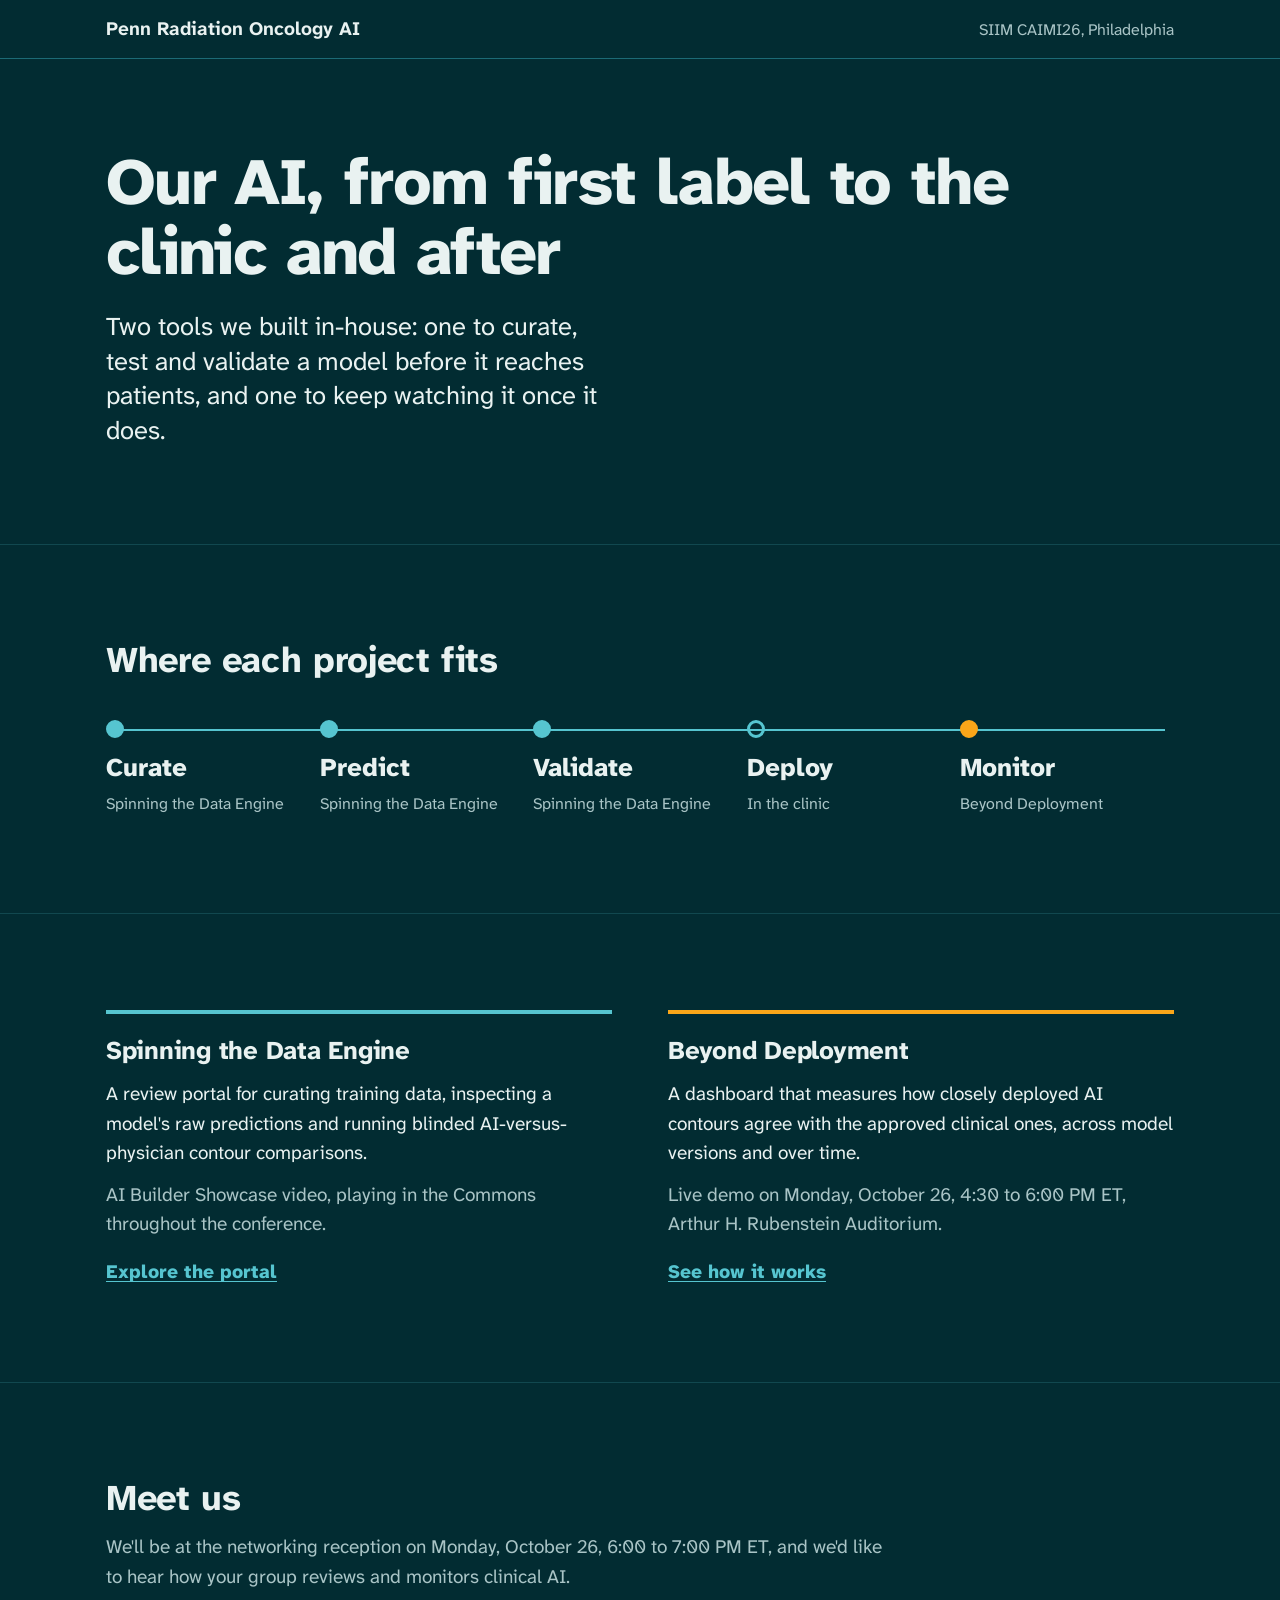
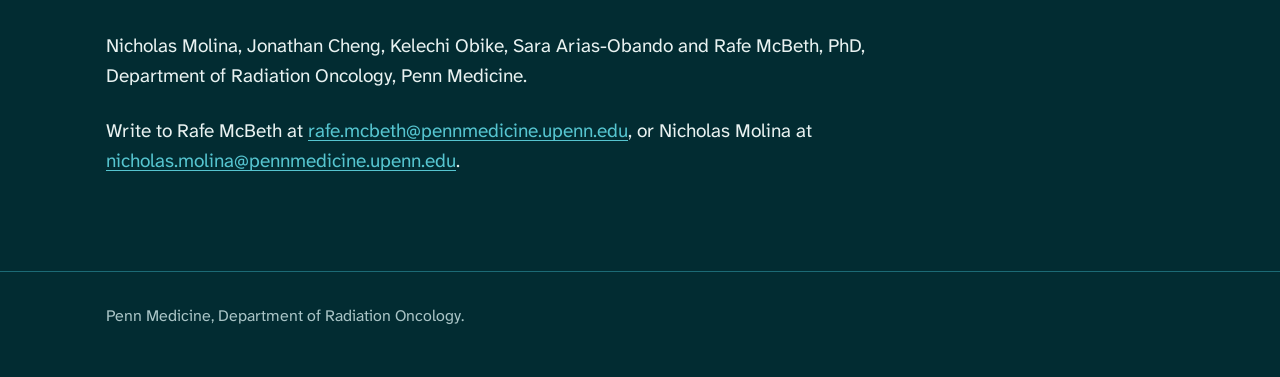
==== index.html @ 60953ee3 "feat: CAIMI26 project site with hub, Data Engine and Beyond Deployment pages" ====
<!doctype html>
<html lang="en">
<head>
<meta charset="utf-8">
<meta name="viewport" content="width=device-width, initial-scale=1">
<title>Penn Radiation Oncology AI at SIIM CAIMI26</title>
<meta name="description" content="Two in-house tools from Penn Radiation Oncology at SIIM CAIMI26: one to curate and validate radiotherapy AI, one to keep watching it after deployment.">
<meta property="og:title" content="Penn Radiation Oncology AI at SIIM CAIMI26">
<meta property="og:description" content="Spinning the Data Engine and Beyond Deployment: building, validating and monitoring clinical AI in-house.">
<meta property="og:image" content="https://mcbethlab.github.io/caimi26/data-engine/img/reveal-both.jpg">
<meta name="theme-color" content="#022c32">
<link rel="preload" href="assets/fonts/AtkinsonHyperlegibleNext.woff2" as="font" type="font/woff2" crossorigin>
<link rel="stylesheet" href="assets/site.css">
</head>
<body>
<header class="bar">
  <div class="wrap">
    <a href="./">Penn Radiation Oncology AI</a>
    <span class="where">SIIM CAIMI26, Philadelphia</span>
  </div>
</header>

<main>
  <section class="hero">
    <div class="wrap">
      <h1>Our AI, from first label to the clinic and after</h1>
      <p class="lede">Two tools we built in-house: one to curate, test and validate a model before it reaches patients, and one to keep watching it once it does.</p>
    </div>
  </section>

  <section aria-labelledby="life">
    <div class="wrap">
      <div class="section-head">
        <h2 id="life">Where each project fits</h2>
      </div>
      <ol class="lifecycle">
        <li data-project="engine"><span class="dot"></span><span><span class="stage">Curate</span><br><span class="by">Spinning the Data Engine</span></span></li>
        <li data-project="engine"><span class="dot"></span><span><span class="stage">Predict</span><br><span class="by">Spinning the Data Engine</span></span></li>
        <li data-project="engine"><span class="dot"></span><span><span class="stage">Validate</span><br><span class="by">Spinning the Data Engine</span></span></li>
        <li><span class="dot"></span><span><span class="stage">Deploy</span><br><span class="by">In the clinic</span></span></li>
        <li data-project="qa"><span class="dot"></span><span><span class="stage">Monitor</span><br><span class="by">Beyond Deployment</span></span></li>
      </ol>
    </div>
  </section>

  <section aria-labelledby="projects">
    <div class="wrap">
      <h2 id="projects" class="sr-only">Projects</h2>
      <div class="projects">
        <article class="project" data-project="engine">
          <h3>Spinning the Data Engine</h3>
          <p>A review portal for curating training data, inspecting a model's raw predictions and running blinded AI-versus-physician contour comparisons.</p>
          <p class="when">AI Builder Showcase video, playing in the Commons throughout the conference.</p>
          <a class="go" href="data-engine/">Explore the portal</a>
        </article>
        <article class="project" data-project="qa">
          <h3>Beyond Deployment</h3>
          <p>A dashboard that measures how closely deployed AI contours agree with the approved clinical ones, across model versions and over time.</p>
          <p class="when">Live demo on Monday, October 26, 4:30 to 6:00 PM ET, Arthur H. Rubenstein Auditorium.</p>
          <a class="go" href="beyond-deployment/">See how it works</a>
        </article>
      </div>
    </div>
  </section>

  <section aria-labelledby="meet">
    <div class="wrap">
      <div class="section-head">
        <h2 id="meet">Meet us</h2>
        <p>We'll be at the networking reception on Monday, October 26, 6:00 to 7:00 PM ET, and we'd like to hear how your group reviews and monitors clinical AI.</p>
      </div>
      <p class="prose">Nicholas Molina, Jonathan Cheng, Kelechi Obike, Sara Arias-Obando and Rafe McBeth, PhD, Department of Radiation Oncology, Penn Medicine.</p>
      <p class="prose contact">Write to Rafe McBeth at <a href="mailto:rafe.mcbeth@pennmedicine.upenn.edu">rafe.mcbeth@pennmedicine.upenn.edu</a>, or Nicholas Molina at <a href="mailto:nicholas.molina@pennmedicine.upenn.edu">nicholas.molina@pennmedicine.upenn.edu</a>.</p>
    </div>
  </section>
</main>

<footer>
  <div class="wrap">Penn Medicine, Department of Radiation Oncology.</div>
</footer>
</body>
</html>
---- assets/site.css ----
/* Penn Radiation Oncology AI at SIIM CAIMI26.
   Palette continues the CAIMI26 template the showcase video uses, so a
   visitor who scans the QR on the video lands somewhere that looks the same. */

@font-face {
  font-family: "Atkinson Hyperlegible Next";
  src: url("fonts/AtkinsonHyperlegibleNext.woff2") format("woff2");
  font-weight: 200 800;
  font-display: swap;
}

:root {
  --deep: #022c32;     /* page */
  --tide: #0b4148;     /* raised surfaces */
  --teal: #1c6a75;     /* rules, quiet fills */
  --cyan: #56c5d0;     /* links, the loop line */
  --marker: #faa619;   /* focus, the one primary action */
  --bone: #e9f2f1;     /* text */
  --mist: #a9c4c6;     /* secondary text */

  --measure: 66ch;
  --gutter: clamp(20px, 5vw, 56px);
  --step--1: clamp(0.94rem, 0.92rem + 0.1vw, 1rem);
  --step-0: clamp(1.06rem, 1rem + 0.25vw, 1.19rem);
  --step-1: clamp(1.3rem, 1.18rem + 0.55vw, 1.6rem);
  --step-2: clamp(1.6rem, 1.38rem + 1.1vw, 2.25rem);
  --step-3: clamp(2.3rem, 1.7rem + 3vw, 4.6rem);
}

* { box-sizing: border-box; }

html { -webkit-text-size-adjust: 100%; }

body {
  margin: 0;
  background: var(--deep);
  color: var(--bone);
  font-family: "Atkinson Hyperlegible Next", system-ui, sans-serif;
  font-size: var(--step-0);
  line-height: 1.55;
}

img { display: block; max-width: 100%; height: auto; }

a { color: var(--cyan); text-underline-offset: 0.18em; text-decoration-thickness: 1px; }
a:hover { text-decoration-thickness: 2px; }

:focus-visible { outline: 3px solid var(--marker); outline-offset: 3px; border-radius: 2px; }

h1, h2, h3 { margin: 0; line-height: 1.08; font-weight: 750; letter-spacing: -0.01em; }
h1 { font-size: var(--step-3); font-weight: 800; letter-spacing: -0.025em; }
h2 { font-size: var(--step-2); }
h3 { font-size: var(--step-1); line-height: 1.2; }
p { margin: 0; }
p + p { margin-top: 0.9em; }

.wrap { width: 100%; max-width: 1180px; margin: 0 auto; padding: 0 var(--gutter); }
.prose { max-width: var(--measure); }
.quiet { color: var(--mist); }

/* Site bar */
.bar { border-bottom: 1px solid var(--teal); }
.bar .wrap { display: flex; flex-wrap: wrap; gap: 6px 20px; align-items: baseline; justify-content: space-between; padding-top: 14px; padding-bottom: 14px; }
.bar a { color: var(--bone); text-decoration: none; font-weight: 700; }
.bar a:hover { color: var(--cyan); }
.bar .where { color: var(--mist); font-size: var(--step--1); }

/* Page rhythm: every block is a section; spacing lives here only. */
main > section { padding: clamp(48px, 8vw, 96px) 0; }
main > section + section { border-top: 1px solid rgba(86, 197, 208, 0.18); }
.section-head { max-width: var(--measure); margin-bottom: clamp(24px, 4vw, 40px); }
.section-head p { margin-top: 14px; color: var(--mist); }

/* Hero */
.hero { padding-top: clamp(40px, 7vw, 88px) !important; }
.hero .lede { margin-top: 22px; font-size: var(--step-1); line-height: 1.35; max-width: 30ch; }
.credits { margin-top: 28px; color: var(--mist); font-size: var(--step--1); }
.credits strong { color: var(--bone); font-weight: 700; }

.video {
  margin-top: clamp(32px, 5vw, 56px);
  aspect-ratio: 16 / 9;
  background: var(--tide);
  border: 1px solid var(--teal);
  display: grid;
  place-items: center;
  text-align: center;
  color: var(--mist);
  padding: 24px;
}
.video video { width: 100%; height: 100%; }

/* The blinded reveal */
.reveal { display: grid; gap: clamp(24px, 4vw, 48px); align-items: start; }
@media (min-width: 880px) { .reveal { grid-template-columns: minmax(0, 1.1fr) minmax(0, 1fr); } }

.reveal figure { margin: 0; }
.reveal .frame { position: relative; aspect-ratio: 1; background: #000; overflow: hidden; }
.reveal .frame img { position: absolute; inset: 0; width: 100%; height: 100%; object-fit: cover; opacity: 0; transition: opacity 160ms ease; }
.reveal .frame img.on { opacity: 1; }
.reveal figcaption { margin-top: 10px; color: var(--mist); font-size: var(--step--1); }

.toggle { display: inline-flex; border: 1px solid var(--teal); border-radius: 999px; padding: 3px; margin-bottom: 14px; }
.toggle button {
  font: inherit; font-size: var(--step--1); font-weight: 700;
  color: var(--mist); background: none; border: 0; border-radius: 999px;
  padding: 8px 16px; cursor: pointer;
}
.toggle button[aria-checked="true"] { background: var(--teal); color: var(--bone); }

.sides { list-style: none; margin: 0; padding: 0; display: grid; gap: 14px; }
.side { padding: 16px 18px; background: var(--tide); }
.side .head { display: flex; align-items: center; justify-content: space-between; gap: 12px; }
.swatches { display: inline-flex; gap: 6px; }
.swatches i { width: 22px; height: 6px; border-radius: 3px; }
.side .name { font-weight: 800; font-size: var(--step-1); }
.side .who { color: var(--mist); }
.side .who.revealed { color: var(--bone); }

.reveal-btn {
  margin-top: 20px;
  font: inherit; font-weight: 800;
  color: var(--deep); background: var(--marker);
  border: 0; border-radius: 6px; padding: 14px 22px; cursor: pointer;
}
.reveal-btn[aria-pressed="true"] { background: none; color: var(--marker); box-shadow: inset 0 0 0 2px var(--marker); }

.dice { margin-top: 22px; border-collapse: collapse; width: 100%; max-width: 420px; }
.dice caption { text-align: left; color: var(--mist); font-size: var(--step--1); padding-bottom: 6px; }
.dice th, .dice td { text-align: left; padding: 8px 0; border-bottom: 1px solid rgba(86, 197, 208, 0.2); }
.dice td { font-variant-numeric: tabular-nums; font-weight: 700; }
.dice[hidden] { display: none; }
.note { margin-top: 18px; color: var(--mist); font-size: var(--step--1); max-width: 52ch; }

/* The engine loop, unrolled: one line through four stops that bends back */
.loop { list-style: none; margin: 0; padding: 0; position: relative; }
.loop::before {
  content: ""; position: absolute; left: 11px; top: 14px; bottom: 54px;
  width: 2px; background: var(--cyan);
}
.stop { position: relative; padding-left: 48px; display: grid; gap: 18px; }
.stop + .stop { margin-top: clamp(40px, 6vw, 72px); }
.stop::before {
  content: ""; position: absolute; left: 0; top: 4px;
  width: 24px; height: 24px; border-radius: 50%;
  background: var(--deep); border: 3px solid var(--cyan);
}
.stop h3 { color: var(--bone); }
.stop .prose { color: var(--bone); }
.stop .shot { border: 1px solid var(--teal); background: var(--tide); }
.stop .shot.missing { aspect-ratio: 16 / 9; display: grid; place-items: center; color: var(--mist); font-size: var(--step--1); padding: 16px; text-align: center; }
@media (min-width: 880px) {
  .stop { grid-template-columns: minmax(0, 0.9fr) minmax(0, 1.1fr); align-items: start; gap: 40px; }
}
.loop-back { position: relative; padding-left: 48px; margin-top: 40px; color: var(--mist); }
.loop-back::before {
  /* the line turns and heads back up to the first stop */
  content: ""; position: absolute; left: 11px; top: -40px; width: 22px; height: 52px;
  border-left: 2px solid var(--cyan); border-bottom: 2px solid var(--cyan); border-bottom-left-radius: 14px;
}

/* Results */
.results { list-style: none; margin: 0; padding: 0; display: grid; gap: 0; max-width: 820px; }
.results li { display: grid; grid-template-columns: minmax(5.5ch, auto) 1fr; gap: 6px 22px; align-items: baseline; padding: 18px 0; border-bottom: 1px solid rgba(86, 197, 208, 0.2); }
.results .figure { font-size: var(--step-2); font-weight: 800; color: var(--marker); font-variant-numeric: tabular-nums; line-height: 1; }
.cite { margin-top: 28px; max-width: var(--measure); color: var(--mist); font-size: var(--step--1); }

/* Lists of asks, stack, schedule */
.plain { margin: 0; padding-left: 1.1em; max-width: var(--measure); }
.plain li + li { margin-top: 10px; }
.plain li::marker { color: var(--cyan); }

/* Hub: the lab lifecycle */
.lifecycle { display: grid; gap: 10px; margin: 0; padding: 0; list-style: none; }
.lifecycle li { display: flex; align-items: center; gap: 14px; }
.lifecycle .dot { flex: none; width: 18px; height: 18px; border-radius: 50%; border: 3px solid var(--cyan); }
.lifecycle .stage { font-weight: 800; font-size: var(--step-1); }
.lifecycle .by { color: var(--mist); font-size: var(--step--1); }
.lifecycle li[data-project="engine"] .dot { background: var(--cyan); }
.lifecycle li[data-project="qa"] .dot { background: var(--marker); border-color: var(--marker); }
@media (min-width: 880px) {
  .lifecycle { grid-template-columns: repeat(5, 1fr); gap: 0; position: relative; }
  .lifecycle::before { content: ""; position: absolute; left: 9px; right: 9px; top: 9px; height: 2px; background: var(--cyan); }
  .lifecycle li { flex-direction: column; align-items: flex-start; gap: 10px; position: relative; }
}

.projects { display: grid; gap: clamp(28px, 5vw, 56px); }
@media (min-width: 880px) { .projects { grid-template-columns: 1fr 1fr; } }
.project { border-top: 4px solid var(--cyan); padding-top: 22px; }
.project[data-project="qa"] { border-top-color: var(--marker); }
.project p { margin-top: 12px; }
.project .when { color: var(--mist); }
.project .go { display: inline-block; margin-top: 18px; font-weight: 800; }

.sibling { background: var(--tide); padding: clamp(22px, 4vw, 36px); border-left: 4px solid var(--marker); max-width: 820px; }
.sibling p + p { margin-top: 8px; }

footer { border-top: 1px solid var(--teal); padding: 32px 0 48px; color: var(--mist); font-size: var(--step--1); }

@media (prefers-reduced-motion: reduce) {
  .reveal .frame img { transition: none; }
}
.sibling h2 { font-size: var(--step-1); line-height: 1.2; }
.sibling h2 + p { margin-top: 10px; }
.sr-only { position: absolute; width: 1px; height: 1px; padding: 0; margin: -1px; overflow: hidden; clip: rect(0 0 0 0); white-space: nowrap; border: 0; }
.contact { margin-top: 26px; }
.contact a { overflow-wrap: anywhere; }
@media (min-width: 880px) { .stop:not(:has(.shot)) { grid-template-columns: minmax(0, 0.9fr); } }
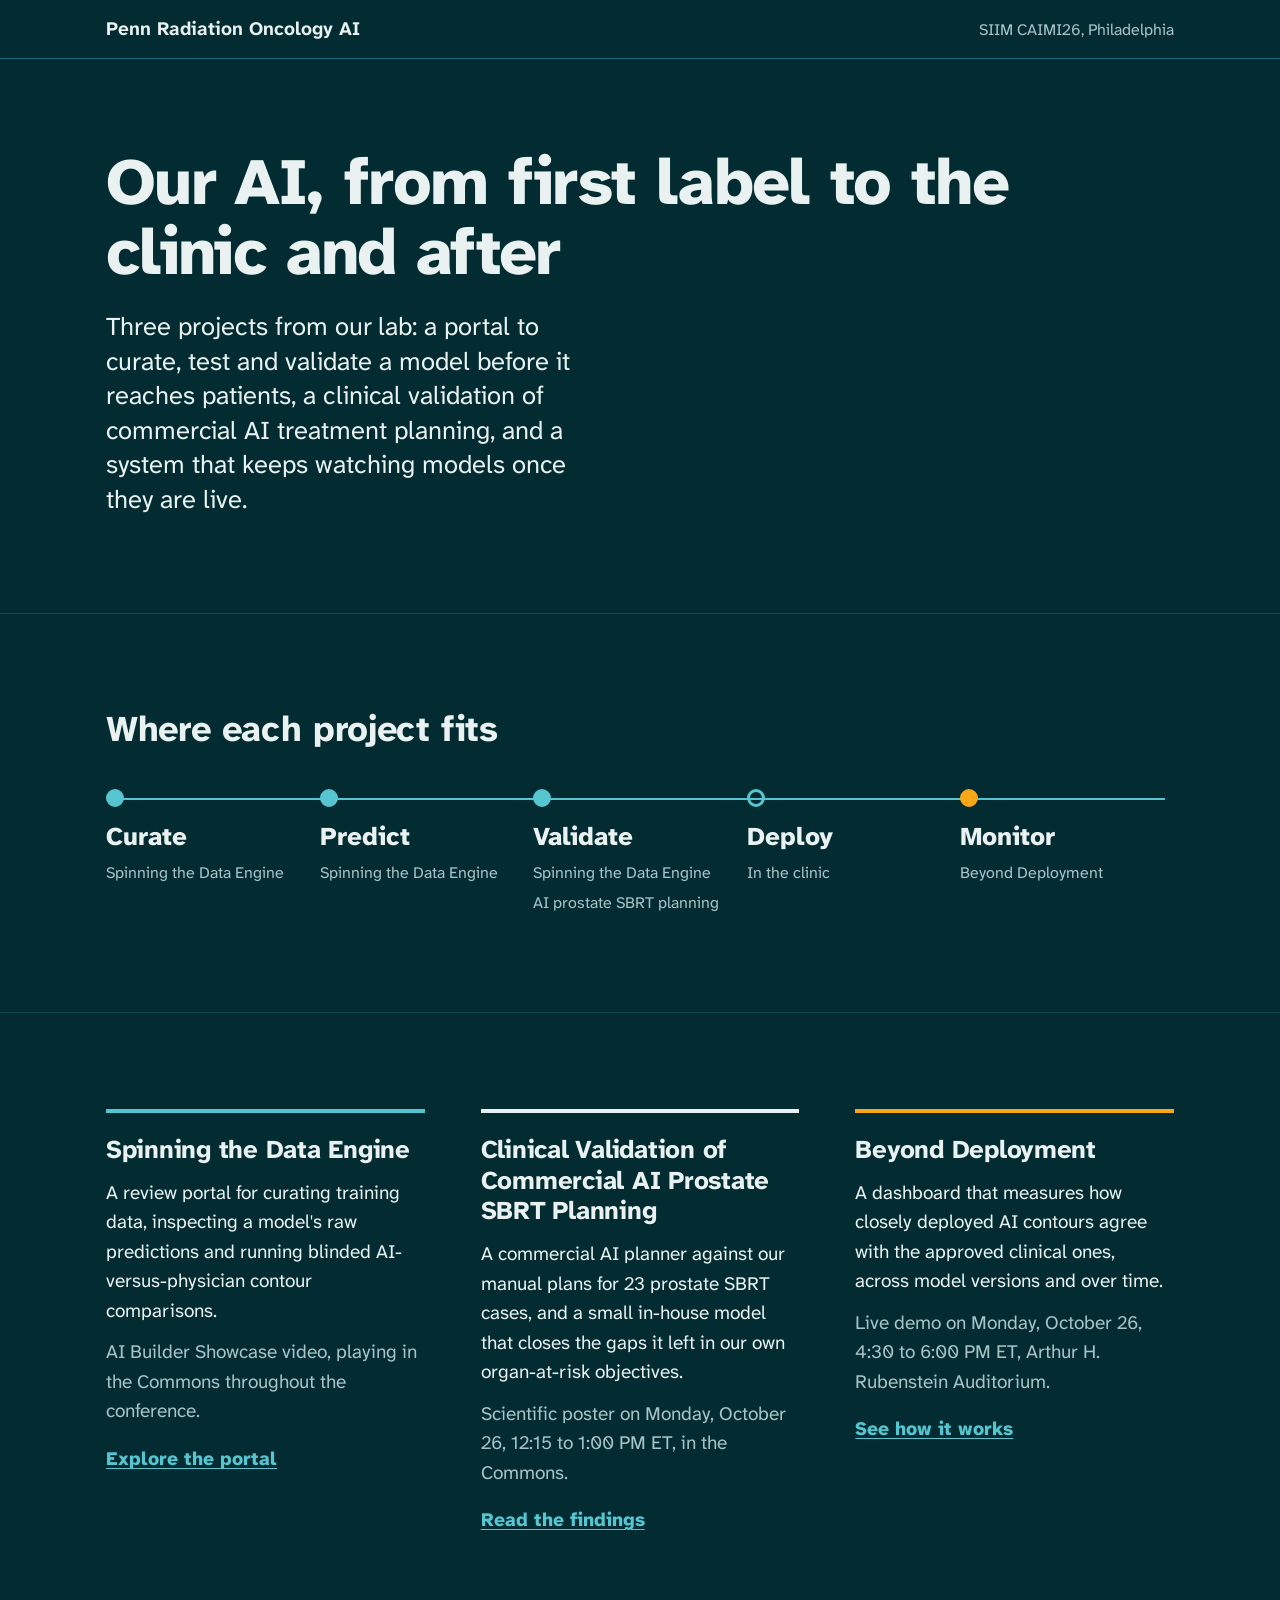
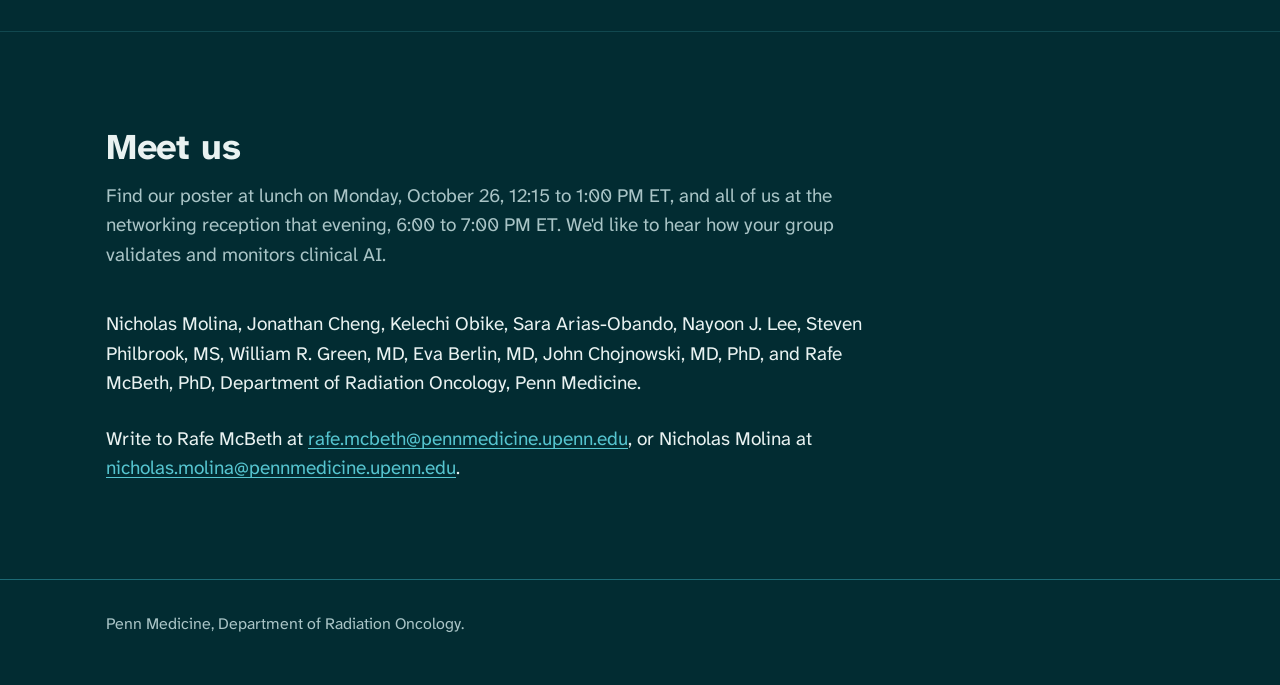
==== commit 0216114e: "feat: add the AI prostate SBRT planning poster, with its own page and a place on the hub" ====
--- a/index.html
+++ b/index.html
@@ -4,9 +4,9 @@
 <meta charset="utf-8">
 <meta name="viewport" content="width=device-width, initial-scale=1">
 <title>Penn Radiation Oncology AI at SIIM CAIMI26</title>
-<meta name="description" content="Two in-house tools from Penn Radiation Oncology at SIIM CAIMI26: one to curate and validate radiotherapy AI, one to keep watching it after deployment.">
+<meta name="description" content="Three projects from Penn Radiation Oncology at SIIM CAIMI26: a portal to curate and validate radiotherapy AI, a clinical validation of commercial AI SBRT planning, and continuous QA after deployment.">
 <meta property="og:title" content="Penn Radiation Oncology AI at SIIM CAIMI26">
-<meta property="og:description" content="Spinning the Data Engine and Beyond Deployment: building, validating and monitoring clinical AI in-house.">
+<meta property="og:description" content="Spinning the Data Engine, AI prostate SBRT planning and Beyond Deployment: building, validating and monitoring clinical AI in-house.">
 <meta property="og:image" content="https://mcbethlab.github.io/caimi26/data-engine/img/reveal-both.jpg">
 <meta name="theme-color" content="#022c32">
 <link rel="preload" href="assets/fonts/AtkinsonHyperlegibleNext.woff2" as="font" type="font/woff2" crossorigin>
@@ -24,7 +24,7 @@
   <section class="hero">
     <div class="wrap">
       <h1>Our AI, from first label to the clinic and after</h1>
-      <p class="lede">Two tools we built in-house: one to curate, test and validate a model before it reaches patients, and one to keep watching it once it does.</p>
+      <p class="lede">Three projects from our lab: a portal to curate, test and validate a model before it reaches patients, a clinical validation of commercial AI treatment planning, and a system that keeps watching models once they are live.</p>
     </div>
   </section>
 
@@ -36,7 +36,7 @@
       <ol class="lifecycle">
         <li data-project="engine"><span class="dot"></span><span><span class="stage">Curate</span><br><span class="by">Spinning the Data Engine</span></span></li>
         <li data-project="engine"><span class="dot"></span><span><span class="stage">Predict</span><br><span class="by">Spinning the Data Engine</span></span></li>
-        <li data-project="engine"><span class="dot"></span><span><span class="stage">Validate</span><br><span class="by">Spinning the Data Engine</span></span></li>
+        <li data-project="engine"><span class="dot"></span><span><span class="stage">Validate</span><br><span class="by">Spinning the Data Engine</span><br><span class="by">AI prostate SBRT planning</span></span></li>
         <li><span class="dot"></span><span><span class="stage">Deploy</span><br><span class="by">In the clinic</span></span></li>
         <li data-project="qa"><span class="dot"></span><span><span class="stage">Monitor</span><br><span class="by">Beyond Deployment</span></span></li>
       </ol>
@@ -53,6 +53,12 @@
           <p class="when">AI Builder Showcase video, playing in the Commons throughout the conference.</p>
           <a class="go" href="data-engine/">Explore the portal</a>
         </article>
+        <article class="project" data-project="sbrt">
+          <h3>Clinical Validation of Commercial AI Prostate SBRT Planning</h3>
+          <p>A commercial AI planner against our manual plans for 23 prostate SBRT cases, and a small in-house model that closes the gaps it left in our own organ-at-risk objectives.</p>
+          <p class="when">Scientific poster on Monday, October 26, 12:15 to 1:00 PM ET, in the Commons.</p>
+          <a class="go" href="prostate-sbrt/">Read the findings</a>
+        </article>
         <article class="project" data-project="qa">
           <h3>Beyond Deployment</h3>
           <p>A dashboard that measures how closely deployed AI contours agree with the approved clinical ones, across model versions and over time.</p>
@@ -67,9 +73,9 @@
     <div class="wrap">
       <div class="section-head">
         <h2 id="meet">Meet us</h2>
-        <p>We'll be at the networking reception on Monday, October 26, 6:00 to 7:00 PM ET, and we'd like to hear how your group reviews and monitors clinical AI.</p>
+        <p>Find our poster at lunch on Monday, October 26, 12:15 to 1:00 PM ET, and all of us at the networking reception that evening, 6:00 to 7:00 PM ET. We'd like to hear how your group validates and monitors clinical AI.</p>
       </div>
-      <p class="prose">Nicholas Molina, Jonathan Cheng, Kelechi Obike, Sara Arias-Obando and Rafe McBeth, PhD, Department of Radiation Oncology, Penn Medicine.</p>
+      <p class="prose">Nicholas Molina, Jonathan Cheng, Kelechi Obike, Sara Arias-Obando, Nayoon J. Lee, Steven Philbrook, MS, William R. Green, MD, Eva Berlin, MD, John Chojnowski, MD, PhD, and Rafe McBeth, PhD, Department of Radiation Oncology, Penn Medicine.</p>
       <p class="prose contact">Write to Rafe McBeth at <a href="mailto:rafe.mcbeth@pennmedicine.upenn.edu">rafe.mcbeth@pennmedicine.upenn.edu</a>, or Nicholas Molina at <a href="mailto:nicholas.molina@pennmedicine.upenn.edu">nicholas.molina@pennmedicine.upenn.edu</a>.</p>
     </div>
   </section>
--- a/assets/site.css
+++ b/assets/site.css
@@ -161,7 +161,8 @@
 
 /* Results */
 .results { list-style: none; margin: 0; padding: 0; display: grid; gap: 0; max-width: 820px; }
-.results li { display: grid; grid-template-columns: minmax(5.5ch, auto) 1fr; gap: 6px 22px; align-items: baseline; padding: 18px 0; border-bottom: 1px solid rgba(86, 197, 208, 0.2); }
+.results li { display: grid; grid-template-columns: 1fr; gap: 6px 22px; align-items: baseline; padding: 18px 0; border-bottom: 1px solid rgba(86, 197, 208, 0.2); }
+@media (min-width: 600px) { .results li { grid-template-columns: 10.5rem 1fr; } }
 .results .figure { font-size: var(--step-2); font-weight: 800; color: var(--marker); font-variant-numeric: tabular-nums; line-height: 1; }
 .cite { margin-top: 28px; max-width: var(--measure); color: var(--mist); font-size: var(--step--1); }
 
@@ -185,9 +186,10 @@
 }
 
 .projects { display: grid; gap: clamp(28px, 5vw, 56px); }
-@media (min-width: 880px) { .projects { grid-template-columns: 1fr 1fr; } }
+@media (min-width: 1000px) { .projects { grid-template-columns: repeat(3, minmax(0, 1fr)); } }
 .project { border-top: 4px solid var(--cyan); padding-top: 22px; }
 .project[data-project="qa"] { border-top-color: var(--marker); }
+.project[data-project="sbrt"] { border-top-color: var(--bone); }
 .project p { margin-top: 12px; }
 .project .when { color: var(--mist); }
 .project .go { display: inline-block; margin-top: 18px; font-weight: 800; }
@@ -206,3 +208,10 @@
 .contact { margin-top: 26px; }
 .contact a { overflow-wrap: anywhere; }
 @media (min-width: 880px) { .stop:not(:has(.shot)) { grid-template-columns: minmax(0, 0.9fr); } }
+
+/* Charts from a poster: they are drawn on white, so give them a white mat. */
+.charts { display: grid; gap: clamp(24px, 4vw, 40px); margin-top: clamp(32px, 5vw, 56px); align-items: start; }
+@media (min-width: 880px) { .charts { grid-template-columns: minmax(0, 0.8fr) minmax(0, 1.2fr); } }
+.chart { margin: 0; }
+.chart img { background: #fff; padding: 12px; border-radius: 4px; }
+.chart figcaption { margin-top: 10px; color: var(--mist); font-size: var(--step--1); max-width: 52ch; }
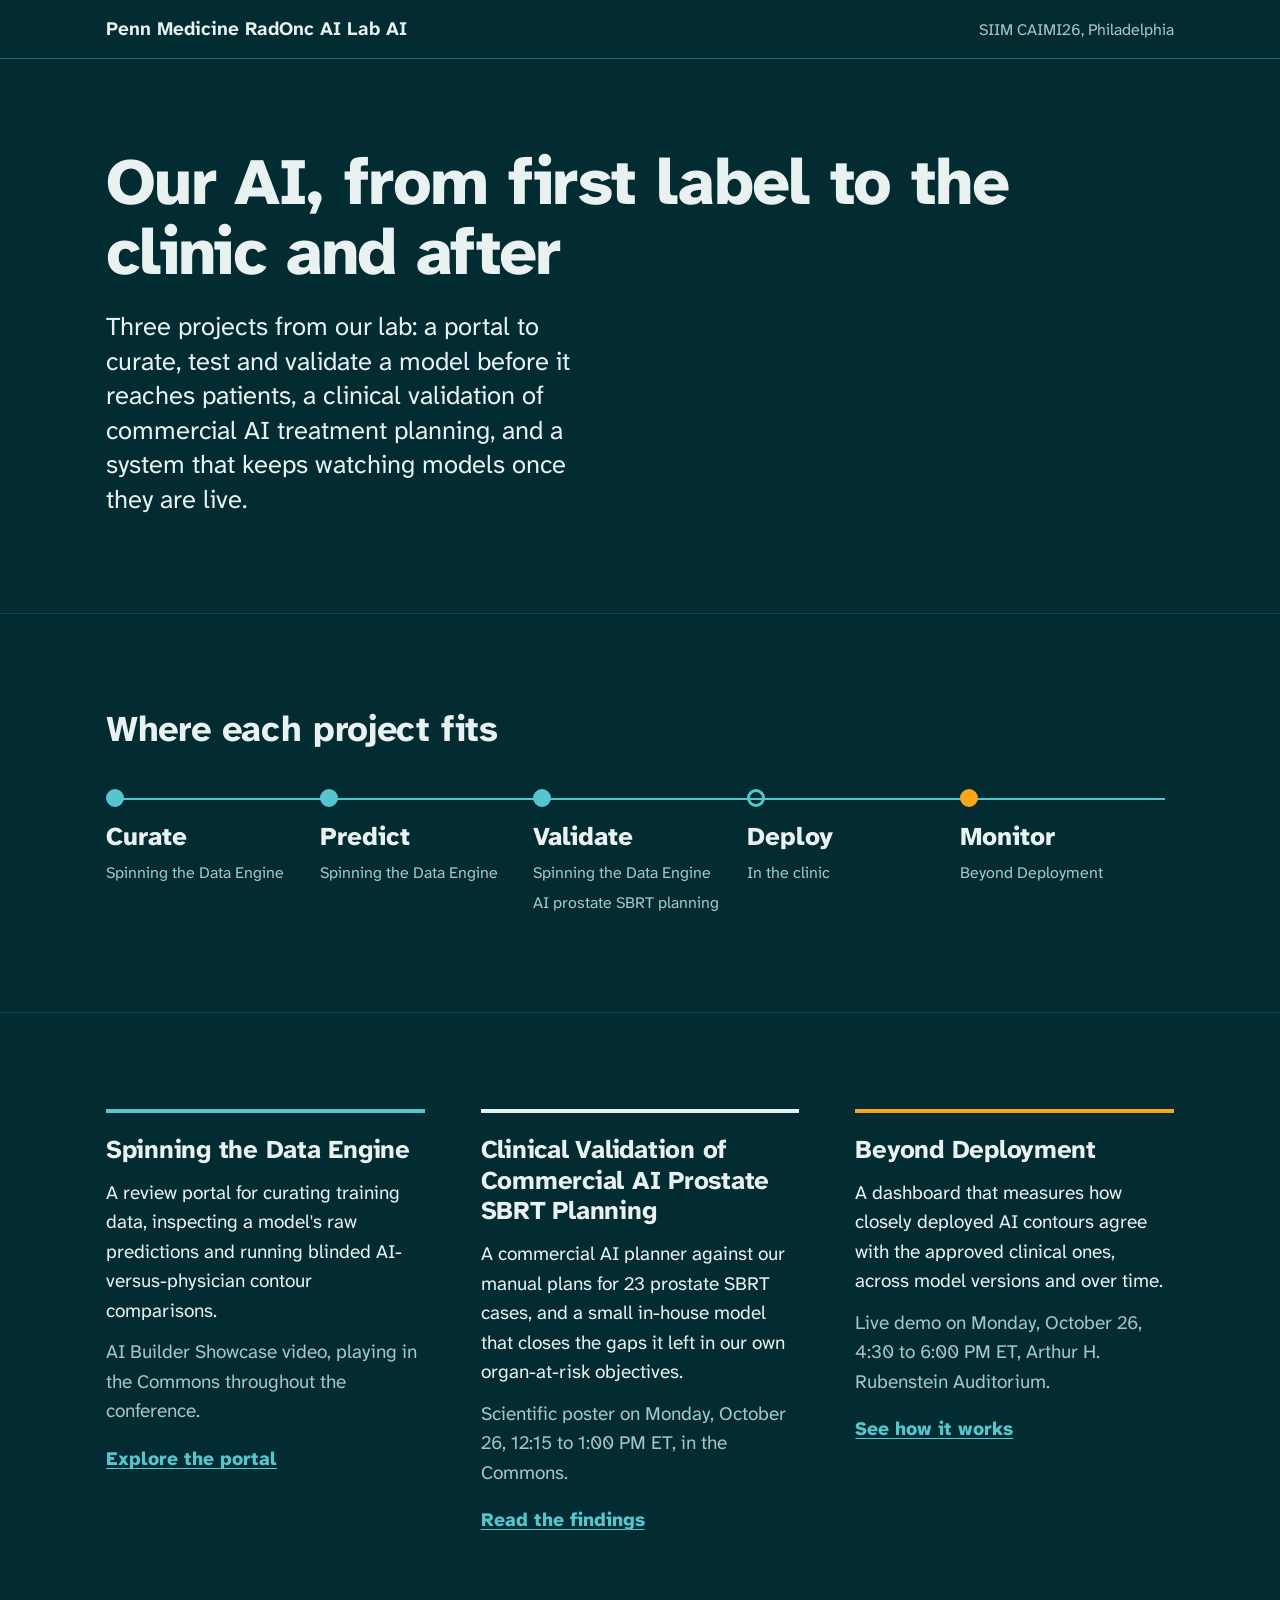
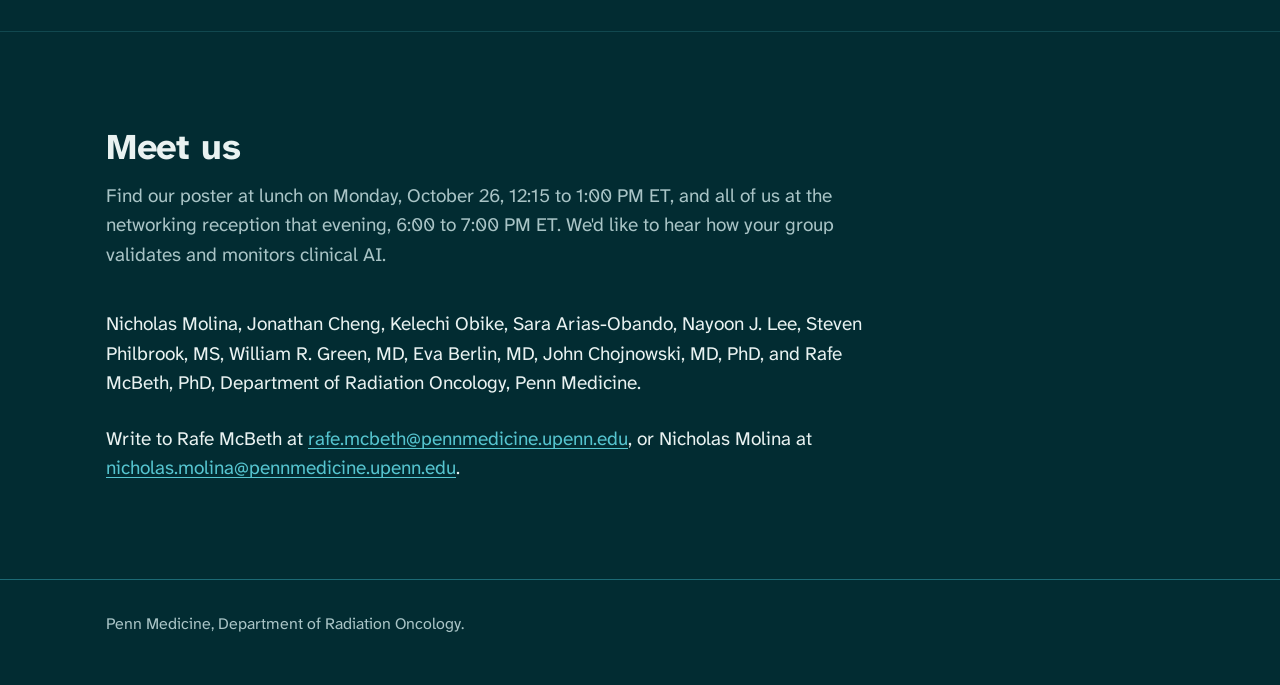
==== commit dbef1945: "chore(ui): put RadOnc AI Lab" ====
--- a/index.html
+++ b/index.html
@@ -3,9 +3,9 @@
 <head>
 <meta charset="utf-8">
 <meta name="viewport" content="width=device-width, initial-scale=1">
-<title>Penn Radiation Oncology AI at SIIM CAIMI26</title>
-<meta name="description" content="Three projects from Penn Radiation Oncology at SIIM CAIMI26: a portal to curate and validate radiotherapy AI, a clinical validation of commercial AI SBRT planning, and continuous QA after deployment.">
-<meta property="og:title" content="Penn Radiation Oncology AI at SIIM CAIMI26">
+<title>Penn Medicine RadOnc AI Lab at SIIM CAIMI26</title>
+<meta name="description" content="Three projects from Penn Medicine RadOnc AI Lab at SIIM CAIMI26: a portal to curate and validate radiotherapy AI, a clinical validation of commercial AI SBRT planning, and continuous QA after deployment.">
+<meta property="og:title" content="Penn Medicine RadOnc AI Lab AI at SIIM CAIMI26">
 <meta property="og:description" content="Spinning the Data Engine, AI prostate SBRT planning and Beyond Deployment: building, validating and monitoring clinical AI in-house.">
 <meta property="og:image" content="https://mcbethlab.github.io/caimi26/data-engine/img/reveal-both.jpg">
 <meta name="theme-color" content="#022c32">
@@ -15,7 +15,7 @@
 <body>
 <header class="bar">
   <div class="wrap">
-    <a href="./">Penn Radiation Oncology AI</a>
+    <a href="./">Penn Medicine RadOnc AI Lab AI</a>
     <span class="where">SIIM CAIMI26, Philadelphia</span>
   </div>
 </header>
--- a/assets/site.css
+++ b/assets/site.css
@@ -1,4 +1,4 @@
-/* Penn Radiation Oncology AI at SIIM CAIMI26.
+/* Penn Medicine RadOnc AI Lab AI at SIIM CAIMI26.
    Palette continues the CAIMI26 template the showcase video uses, so a
    visitor who scans the QR on the video lands somewhere that looks the same. */
 
@@ -88,7 +88,8 @@
   color: var(--mist);
   padding: 24px;
 }
-.video video { width: 100%; height: 100%; }
+.video video { width: 100%; height: 100%; display: block; background: #000; }
+.video.has-video { padding: 0; }
 
 /* The blinded reveal */
 .reveal { display: grid; gap: clamp(24px, 4vw, 48px); align-items: start; }
@@ -215,3 +216,4 @@
 .chart { margin: 0; }
 .chart img { background: #fff; padding: 12px; border-radius: 4px; }
 .chart figcaption { margin-top: 10px; color: var(--mist); font-size: var(--step--1); max-width: 52ch; }
+.cite + .cite { margin-top: 10px; }
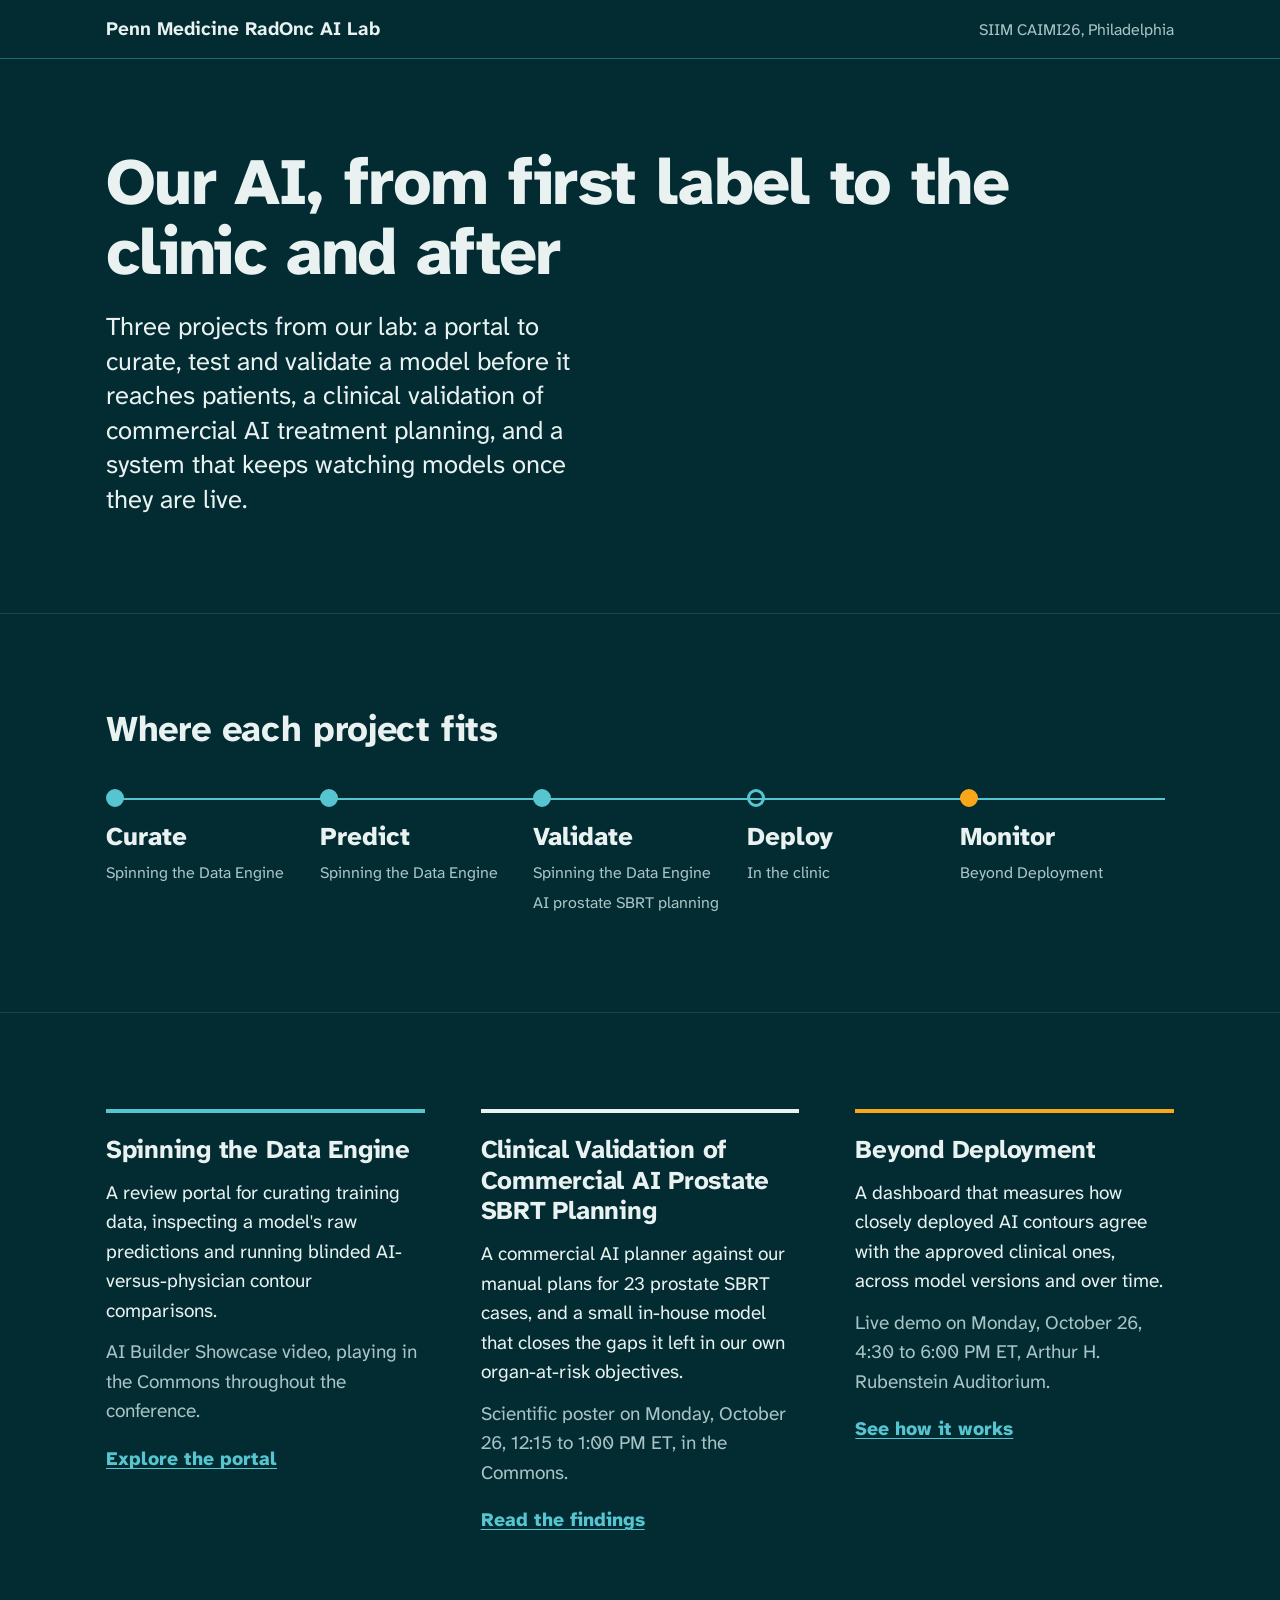
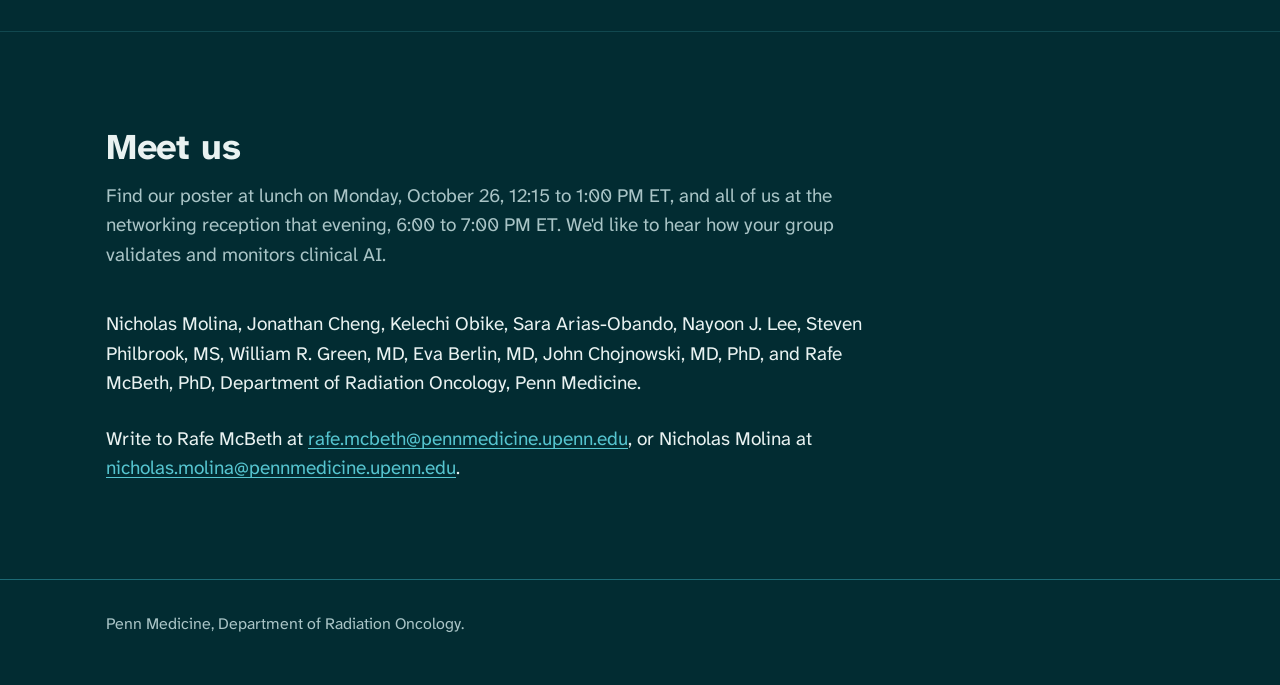
==== commit a8ccfe30: "fix(ui): extra AI" ====
--- a/index.html
+++ b/index.html
@@ -5,7 +5,7 @@
 <meta name="viewport" content="width=device-width, initial-scale=1">
 <title>Penn Medicine RadOnc AI Lab at SIIM CAIMI26</title>
 <meta name="description" content="Three projects from Penn Medicine RadOnc AI Lab at SIIM CAIMI26: a portal to curate and validate radiotherapy AI, a clinical validation of commercial AI SBRT planning, and continuous QA after deployment.">
-<meta property="og:title" content="Penn Medicine RadOnc AI Lab AI at SIIM CAIMI26">
+<meta property="og:title" content="Penn Medicine RadOnc AI Lab at SIIM CAIMI26">
 <meta property="og:description" content="Spinning the Data Engine, AI prostate SBRT planning and Beyond Deployment: building, validating and monitoring clinical AI in-house.">
 <meta property="og:image" content="https://mcbethlab.github.io/caimi26/data-engine/img/reveal-both.jpg">
 <meta name="theme-color" content="#022c32">
@@ -15,7 +15,7 @@
 <body>
 <header class="bar">
   <div class="wrap">
-    <a href="./">Penn Medicine RadOnc AI Lab AI</a>
+    <a href="./">Penn Medicine RadOnc AI Lab</a>
     <span class="where">SIIM CAIMI26, Philadelphia</span>
   </div>
 </header>
--- a/assets/site.css
+++ b/assets/site.css
@@ -1,4 +1,4 @@
-/* Penn Medicine RadOnc AI Lab AI at SIIM CAIMI26.
+/* Penn Medicine RadOnc AI Lab at SIIM CAIMI26.
    Palette continues the CAIMI26 template the showcase video uses, so a
    visitor who scans the QR on the video lands somewhere that looks the same. */
 
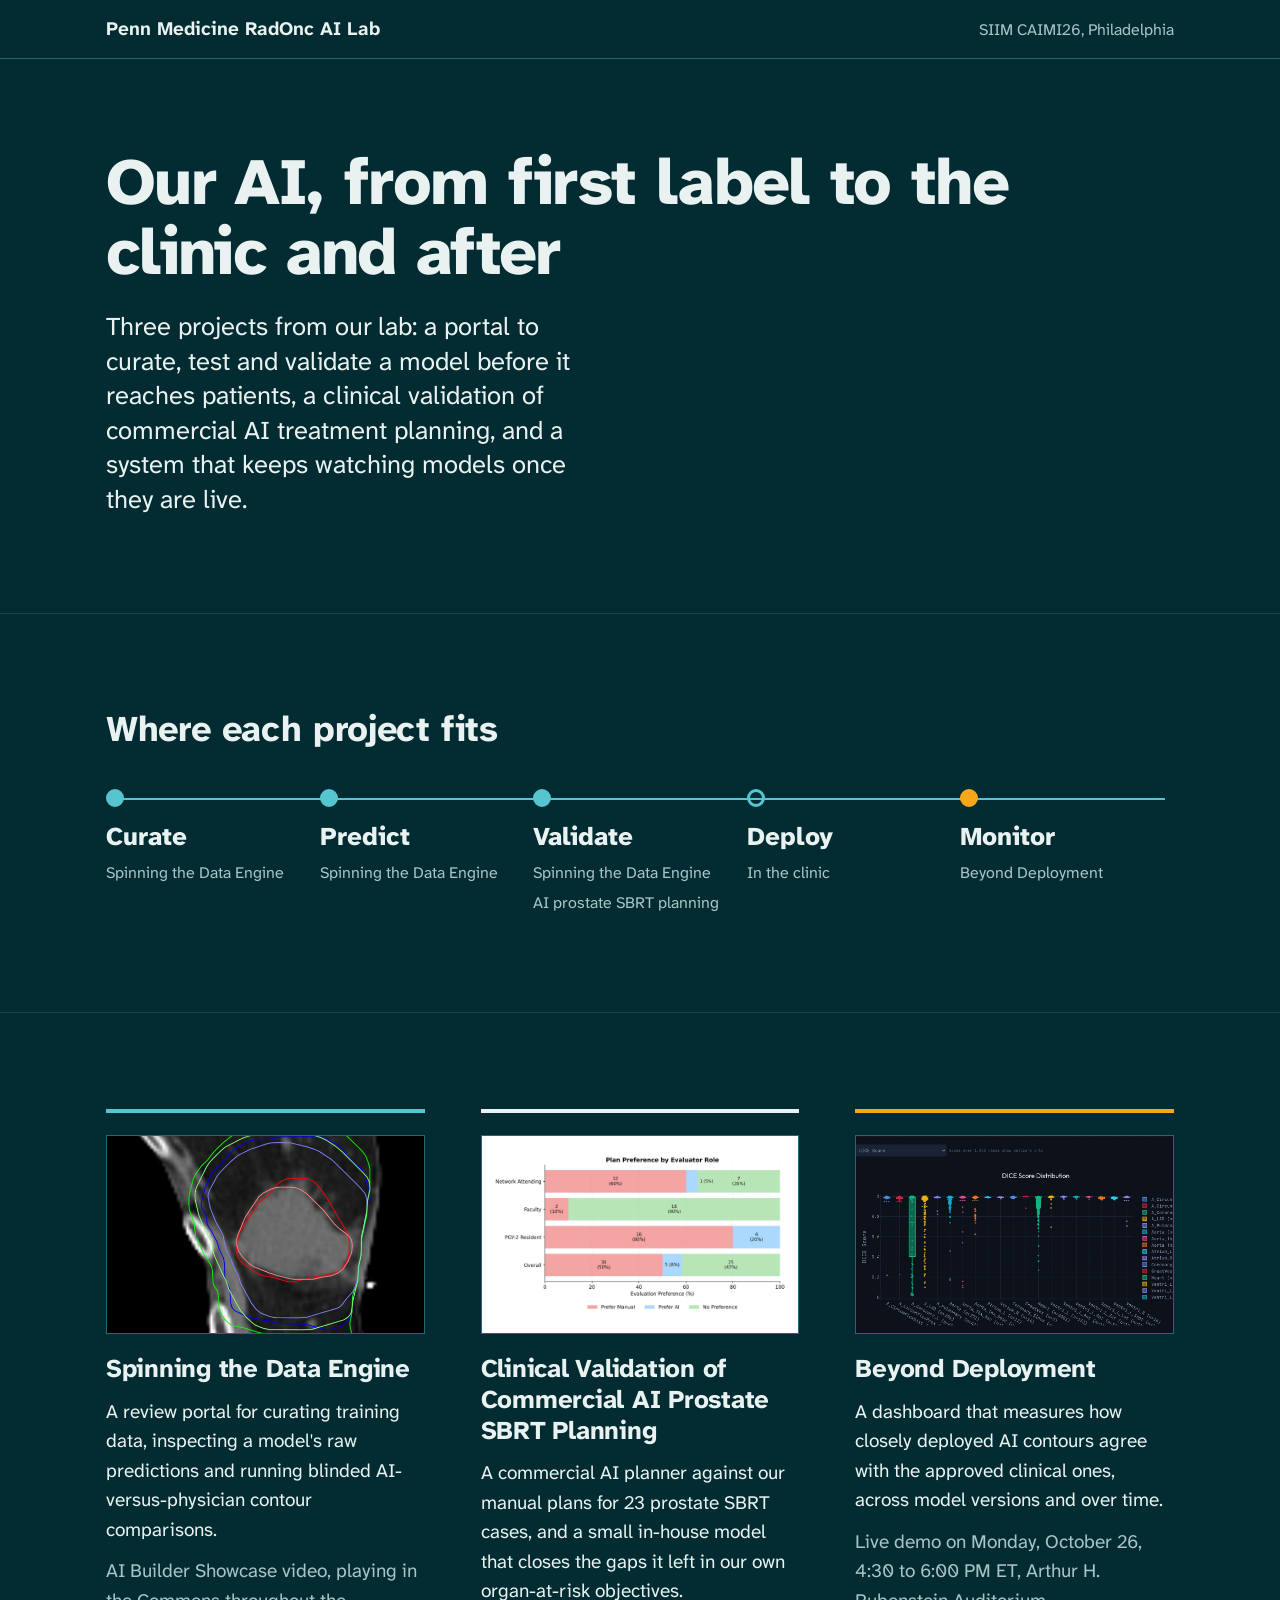
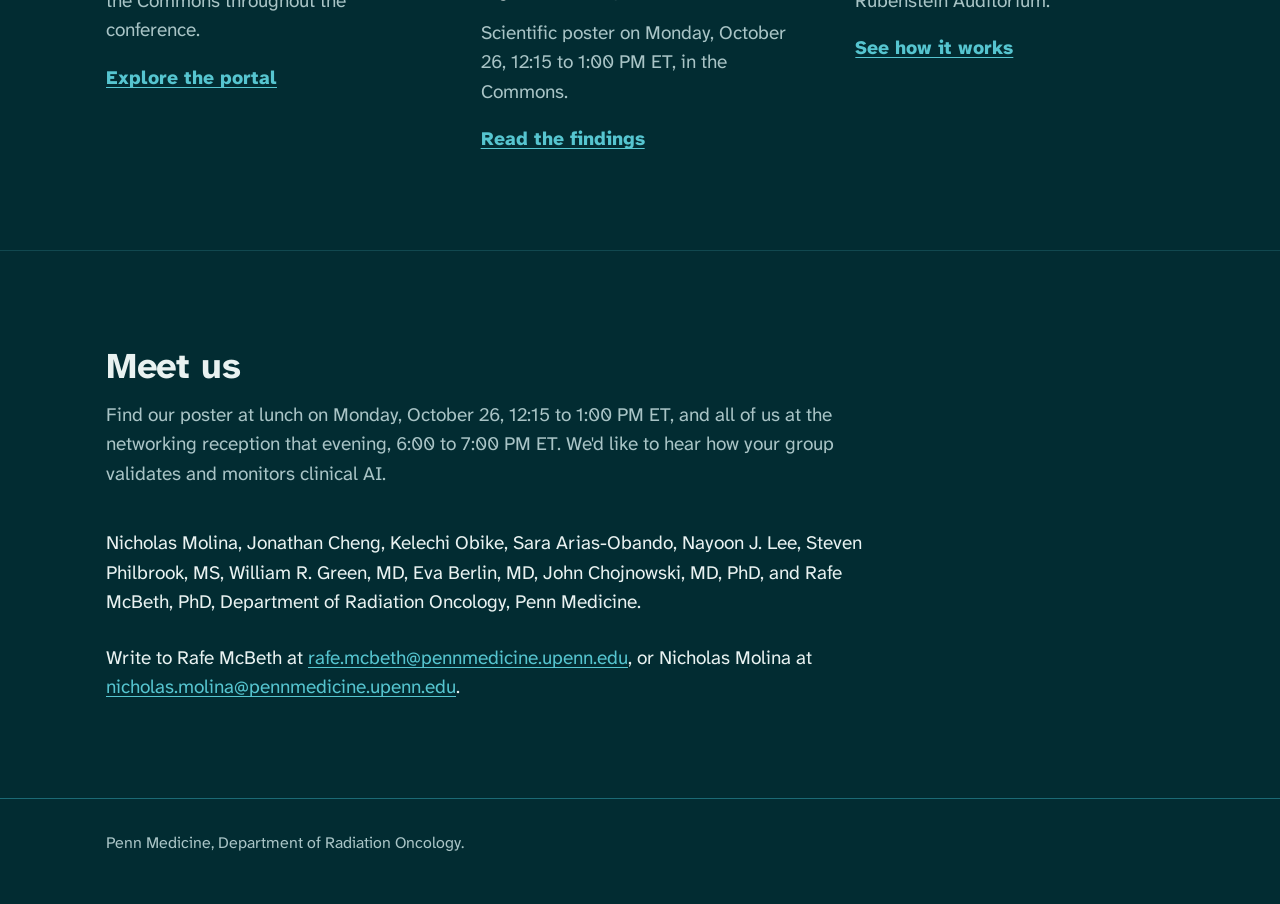
==== commit 4043ef9a: "feat(site): add a favicon, dashboard screenshots and an image on each hub card - assets/favicon.svg," ====
--- a/index.html
+++ b/index.html
@@ -10,6 +10,9 @@
 <meta property="og:image" content="https://mcbethlab.github.io/caimi26/data-engine/img/reveal-both.jpg">
 <meta name="theme-color" content="#022c32">
 <link rel="preload" href="assets/fonts/AtkinsonHyperlegibleNext.woff2" as="font" type="font/woff2" crossorigin>
+<link rel="icon" href="assets/favicon.svg" type="image/svg+xml">
+<link rel="icon" href="assets/favicon-32.png" sizes="32x32" type="image/png">
+<link rel="apple-touch-icon" href="assets/apple-touch-icon.png">
 <link rel="stylesheet" href="assets/site.css">
 </head>
 <body>
@@ -48,18 +51,21 @@
       <h2 id="projects" class="sr-only">Projects</h2>
       <div class="projects">
         <article class="project" data-project="engine">
+          <img class="thumb" src="data-engine/img/reveal-both.jpg" alt="Breast CT with a physician's and an AI model's target contours overlaid, as reviewers see them in the portal" width="1200" height="1200" loading="lazy">
           <h3>Spinning the Data Engine</h3>
           <p>A review portal for curating training data, inspecting a model's raw predictions and running blinded AI-versus-physician contour comparisons.</p>
           <p class="when">AI Builder Showcase video, playing in the Commons throughout the conference.</p>
           <a class="go" href="data-engine/">Explore the portal</a>
         </article>
         <article class="project" data-project="sbrt">
+          <img class="thumb chart-thumb" src="prostate-sbrt/img/fig-blinded-preference.png" alt="Bar chart of blinded plan preference: half preferred the manual plan, 8% the AI plan and 42% neither" width="1400" height="761" loading="lazy">
           <h3>Clinical Validation of Commercial AI Prostate SBRT Planning</h3>
           <p>A commercial AI planner against our manual plans for 23 prostate SBRT cases, and a small in-house model that closes the gaps it left in our own organ-at-risk objectives.</p>
           <p class="when">Scientific poster on Monday, October 26, 12:15 to 1:00 PM ET, in the Commons.</p>
           <a class="go" href="prostate-sbrt/">Read the findings</a>
         </article>
         <article class="project" data-project="qa">
+          <img class="thumb" src="beyond-deployment/img/card.jpg" alt="The dashboard's box plots of Dice for each cardiovascular structure, every case a dot" width="1200" height="750" loading="lazy">
           <h3>Beyond Deployment</h3>
           <p>A dashboard that measures how closely deployed AI contours agree with the approved clinical ones, across model versions and over time.</p>
           <p class="when">Live demo on Monday, October 26, 4:30 to 6:00 PM ET, Arthur H. Rubenstein Auditorium.</p>
--- a/assets/site.css
+++ b/assets/site.css
@@ -217,3 +217,24 @@
 .chart img { background: #fff; padding: 12px; border-radius: 4px; }
 .chart figcaption { margin-top: 10px; color: var(--mist); font-size: var(--step--1); max-width: 52ch; }
 .cite + .cite { margin-top: 10px; }
+
+/* Beyond Deployment: a case figure beside what its metrics say. */
+.case { display: grid; gap: clamp(20px, 3vw, 40px); align-items: start; }
+.case + .case { margin-top: clamp(40px, 6vw, 72px); }
+@media (min-width: 880px) { .case { grid-template-columns: minmax(0, 0.9fr) minmax(0, 1.1fr); } }
+.case figure { margin: 0; }
+.case img { width: 100%; border: 1px solid var(--teal); background: #000; }
+.case figcaption { margin-top: 10px; color: var(--mist); font-size: var(--step--1); }
+.case h3 + p { margin-top: 14px; }
+
+/* Hub: an image at the top of each project card. Charts sit on white, as on
+   their own page. */
+.project .thumb { width: 100%; aspect-ratio: 16 / 10; object-fit: cover; border: 1px solid var(--teal); margin-bottom: 20px; background: #000; }
+.project .thumb.chart-thumb { object-fit: contain; background: #fff; padding: 10px; }
+
+/* Beyond Deployment: dashboard screenshots, two to a row on wide screens. */
+.shots { display: grid; gap: clamp(28px, 4vw, 44px); align-items: start; }
+@media (min-width: 880px) { .shots { grid-template-columns: repeat(2, minmax(0, 1fr)); } }
+.shots figure { margin: 0; }
+.shots img { width: 100%; border: 1px solid var(--teal); background: #0d1119; }
+.shots figcaption { margin-top: 10px; color: var(--mist); font-size: var(--step--1); max-width: 56ch; }
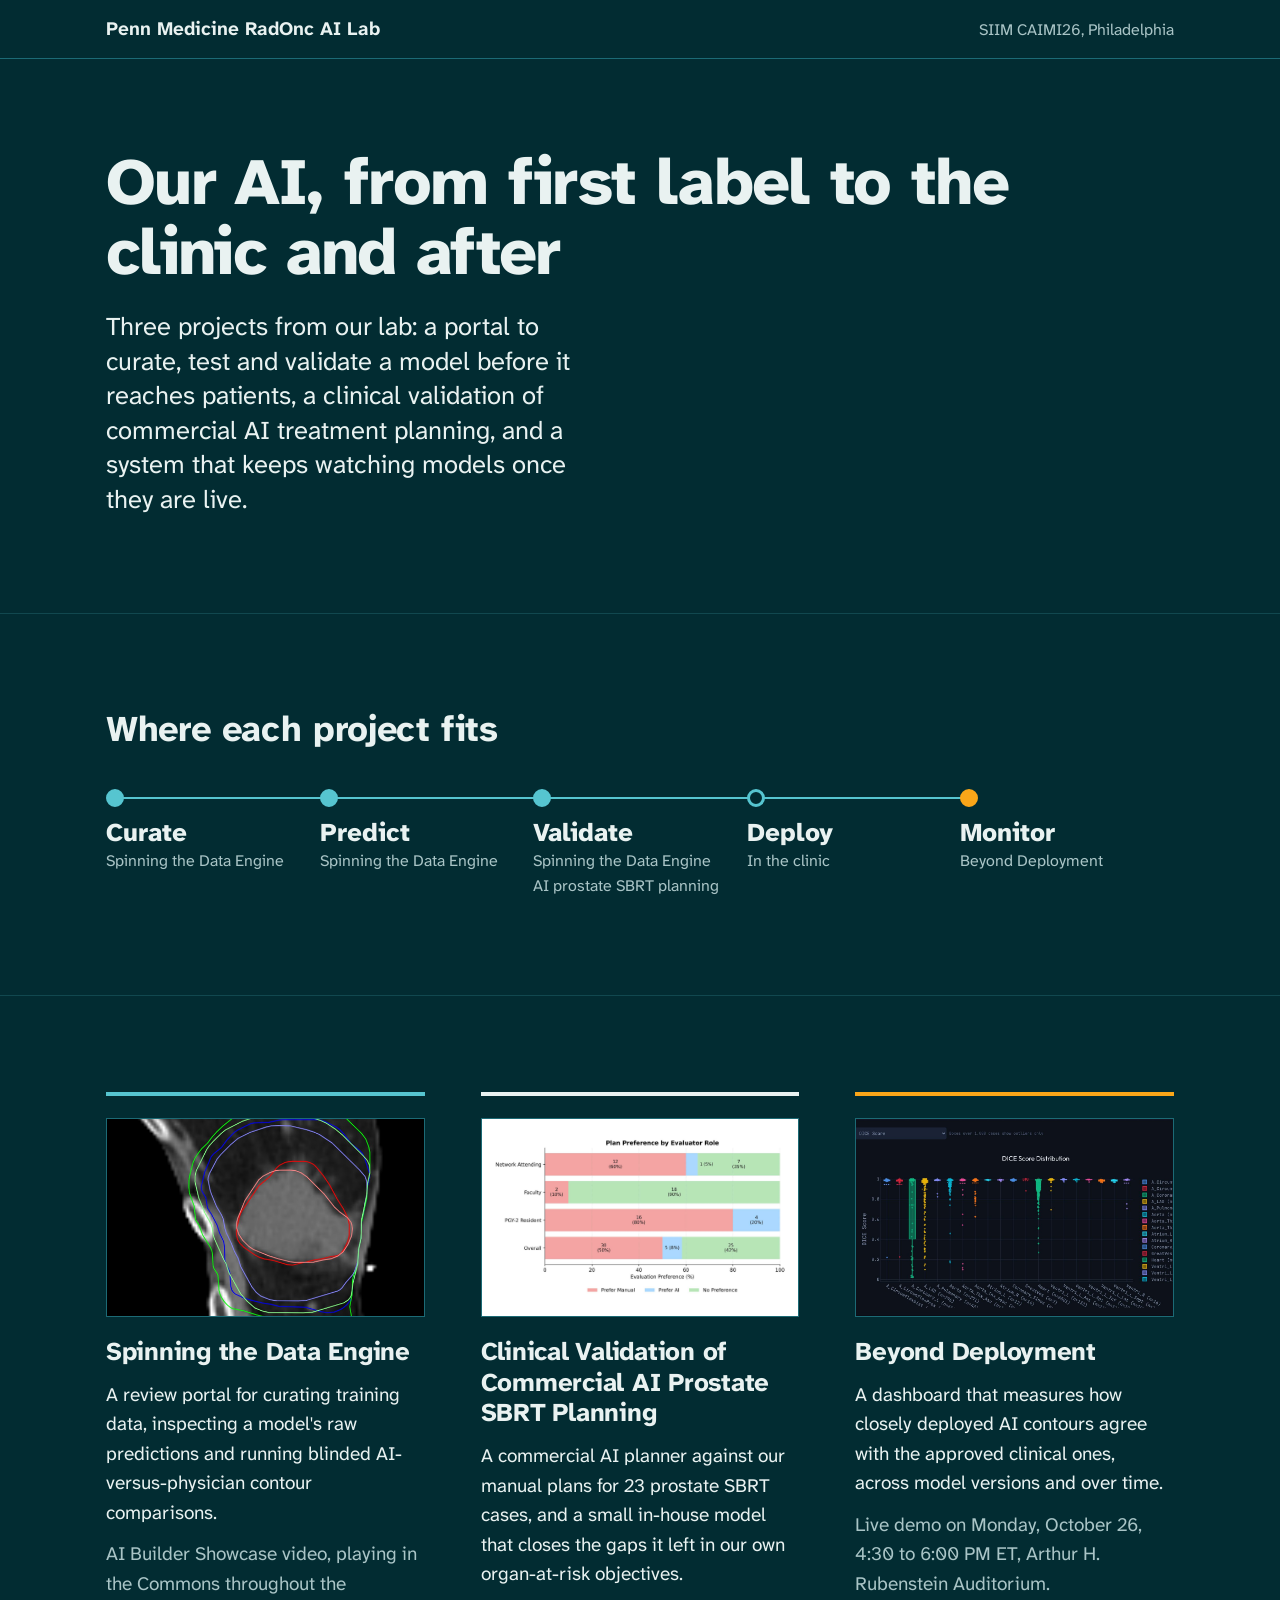
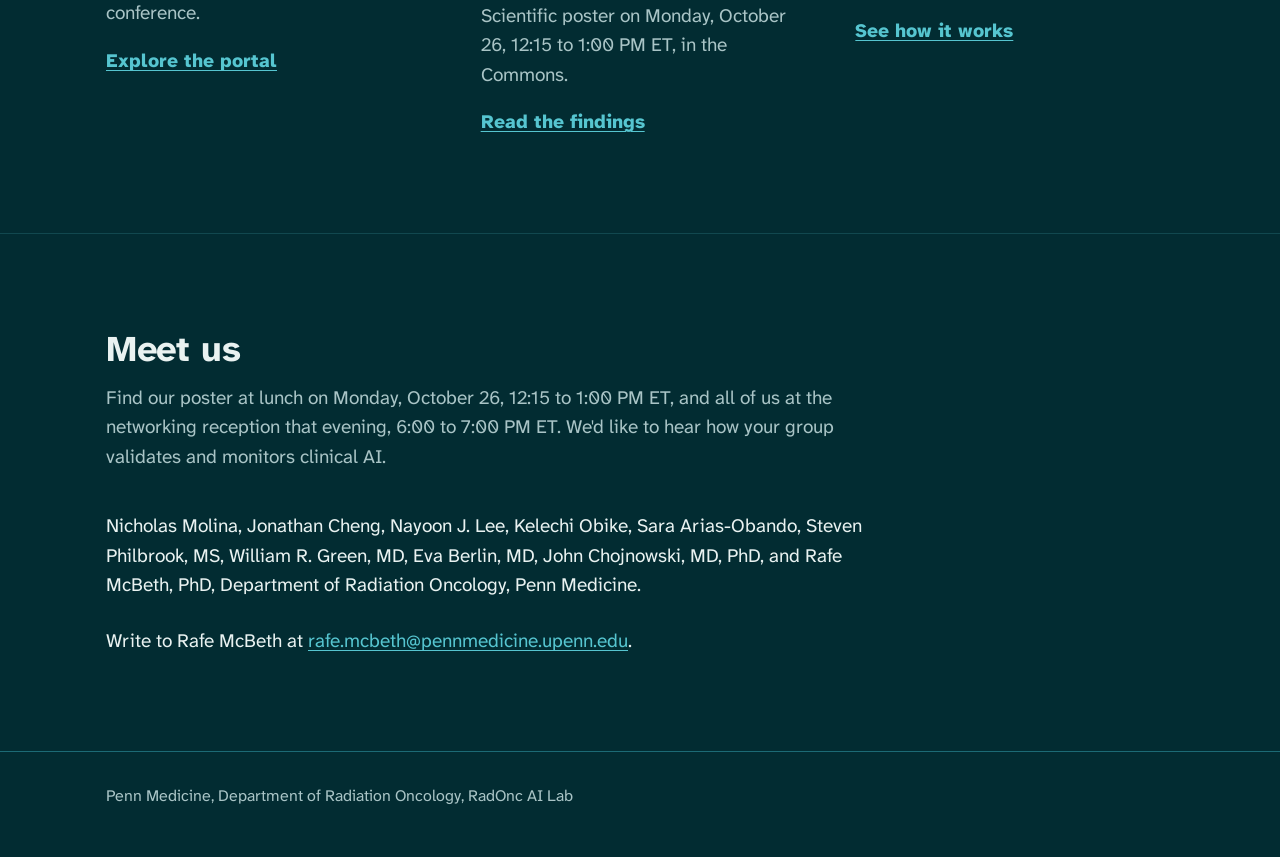
==== commit 258384bd: "fix(hub): draw the lifecycle line on phones, and update the authors and footers - Each stage draws t" ====
--- a/index.html
+++ b/index.html
@@ -37,11 +37,11 @@
         <h2 id="life">Where each project fits</h2>
       </div>
       <ol class="lifecycle">
-        <li data-project="engine"><span class="dot"></span><span><span class="stage">Curate</span><br><span class="by">Spinning the Data Engine</span></span></li>
-        <li data-project="engine"><span class="dot"></span><span><span class="stage">Predict</span><br><span class="by">Spinning the Data Engine</span></span></li>
-        <li data-project="engine"><span class="dot"></span><span><span class="stage">Validate</span><br><span class="by">Spinning the Data Engine</span><br><span class="by">AI prostate SBRT planning</span></span></li>
-        <li><span class="dot"></span><span><span class="stage">Deploy</span><br><span class="by">In the clinic</span></span></li>
-        <li data-project="qa"><span class="dot"></span><span><span class="stage">Monitor</span><br><span class="by">Beyond Deployment</span></span></li>
+        <li data-project="engine"><span class="dot"></span><span><span class="stage">Curate</span><span class="by">Spinning the Data Engine</span></span></li>
+        <li data-project="engine"><span class="dot"></span><span><span class="stage">Predict</span><span class="by">Spinning the Data Engine</span></span></li>
+        <li data-project="engine"><span class="dot"></span><span><span class="stage">Validate</span><span class="by">Spinning the Data Engine</span><span class="by">AI prostate SBRT planning</span></span></li>
+        <li><span class="dot"></span><span><span class="stage">Deploy</span><span class="by">In the clinic</span></span></li>
+        <li data-project="qa"><span class="dot"></span><span><span class="stage">Monitor</span><span class="by">Beyond Deployment</span></span></li>
       </ol>
     </div>
   </section>
@@ -81,14 +81,14 @@
         <h2 id="meet">Meet us</h2>
         <p>Find our poster at lunch on Monday, October 26, 12:15 to 1:00 PM ET, and all of us at the networking reception that evening, 6:00 to 7:00 PM ET. We'd like to hear how your group validates and monitors clinical AI.</p>
       </div>
-      <p class="prose">Nicholas Molina, Jonathan Cheng, Kelechi Obike, Sara Arias-Obando, Nayoon J. Lee, Steven Philbrook, MS, William R. Green, MD, Eva Berlin, MD, John Chojnowski, MD, PhD, and Rafe McBeth, PhD, Department of Radiation Oncology, Penn Medicine.</p>
-      <p class="prose contact">Write to Rafe McBeth at <a href="mailto:rafe.mcbeth@pennmedicine.upenn.edu">rafe.mcbeth@pennmedicine.upenn.edu</a>, or Nicholas Molina at <a href="mailto:nicholas.molina@pennmedicine.upenn.edu">nicholas.molina@pennmedicine.upenn.edu</a>.</p>
+      <p class="prose">Nicholas Molina, Jonathan Cheng, Nayoon J. Lee, Kelechi Obike, Sara Arias-Obando, Steven Philbrook, MS, William R. Green, MD, Eva Berlin, MD, John Chojnowski, MD, PhD, and Rafe McBeth, PhD, Department of Radiation Oncology, Penn Medicine.</p>
+      <p class="prose contact">Write to Rafe McBeth at <a href="mailto:rafe.mcbeth@pennmedicine.upenn.edu">rafe.mcbeth@pennmedicine.upenn.edu</a>.</p>
     </div>
   </section>
 </main>
 
 <footer>
-  <div class="wrap">Penn Medicine, Department of Radiation Oncology.</div>
+  <div class="wrap">Penn Medicine, Department of Radiation Oncology, RadOnc AI Lab</div>
 </footer>
 </body>
 </html>
--- a/assets/site.css
+++ b/assets/site.css
@@ -172,18 +172,39 @@
 .plain li + li { margin-top: 10px; }
 .plain li::marker { color: var(--cyan); }
 
-/* Hub: the lab lifecycle */
-.lifecycle { display: grid; gap: 10px; margin: 0; padding: 0; list-style: none; }
-.lifecycle li { display: flex; align-items: center; gap: 14px; }
-.lifecycle .dot { flex: none; width: 18px; height: 18px; border-radius: 50%; border: 3px solid var(--cyan); }
-.lifecycle .stage { font-weight: 800; font-size: var(--step-1); }
-.lifecycle .by { color: var(--mist); font-size: var(--step--1); }
+/* Hub: the lab lifecycle. One line joins the stages, down the left on a phone
+   and across the top on a wide screen. Each stage draws the piece of line to
+   the next one, from dot centre to dot centre, so it stops at the last stage;
+   the dots sit on top, and the hollow one is filled with the page colour. */
+.lifecycle {
+  --dot: 18px;
+  --gap: 18px;
+  --dot-top: calc((var(--step-1) * 1.25 - var(--dot)) / 2);  /* centres a dot on its stage name */
+  display: grid; gap: var(--gap); margin: 0; padding: 0; list-style: none;
+}
+.lifecycle li { display: flex; align-items: flex-start; gap: 14px; position: relative; }
+.lifecycle .dot {
+  position: relative; z-index: 1; flex: none;
+  width: var(--dot); height: var(--dot); margin-top: var(--dot-top);
+  border-radius: 50%; border: 3px solid var(--cyan); background: var(--deep);
+}
+.lifecycle li:not(:last-child)::before {
+  content: ""; position: absolute; background: var(--cyan);
+  left: calc(var(--dot) / 2 - 1px); width: 2px;
+  top: calc(var(--dot-top) + var(--dot) / 2);
+  bottom: calc(-1 * (var(--gap) + var(--dot-top) + var(--dot) / 2));
+}
+.lifecycle .stage { display: block; font-weight: 800; font-size: var(--step-1); line-height: 1.25; }
+.lifecycle .by { display: block; color: var(--mist); font-size: var(--step--1); }
 .lifecycle li[data-project="engine"] .dot { background: var(--cyan); }
 .lifecycle li[data-project="qa"] .dot { background: var(--marker); border-color: var(--marker); }
 @media (min-width: 880px) {
-  .lifecycle { grid-template-columns: repeat(5, 1fr); gap: 0; position: relative; }
-  .lifecycle::before { content: ""; position: absolute; left: 9px; right: 9px; top: 9px; height: 2px; background: var(--cyan); }
-  .lifecycle li { flex-direction: column; align-items: flex-start; gap: 10px; position: relative; }
+  .lifecycle { --gap: 0px; --dot-top: 0px; grid-template-columns: repeat(5, 1fr); }
+  .lifecycle li { flex-direction: column; gap: 10px; }
+  .lifecycle li:not(:last-child)::before {
+    left: calc(var(--dot) / 2); right: calc(var(--dot) / -2); width: auto;
+    top: calc(var(--dot) / 2 - 1px); bottom: auto; height: 2px;
+  }
 }
 
 .projects { display: grid; gap: clamp(28px, 5vw, 56px); }
